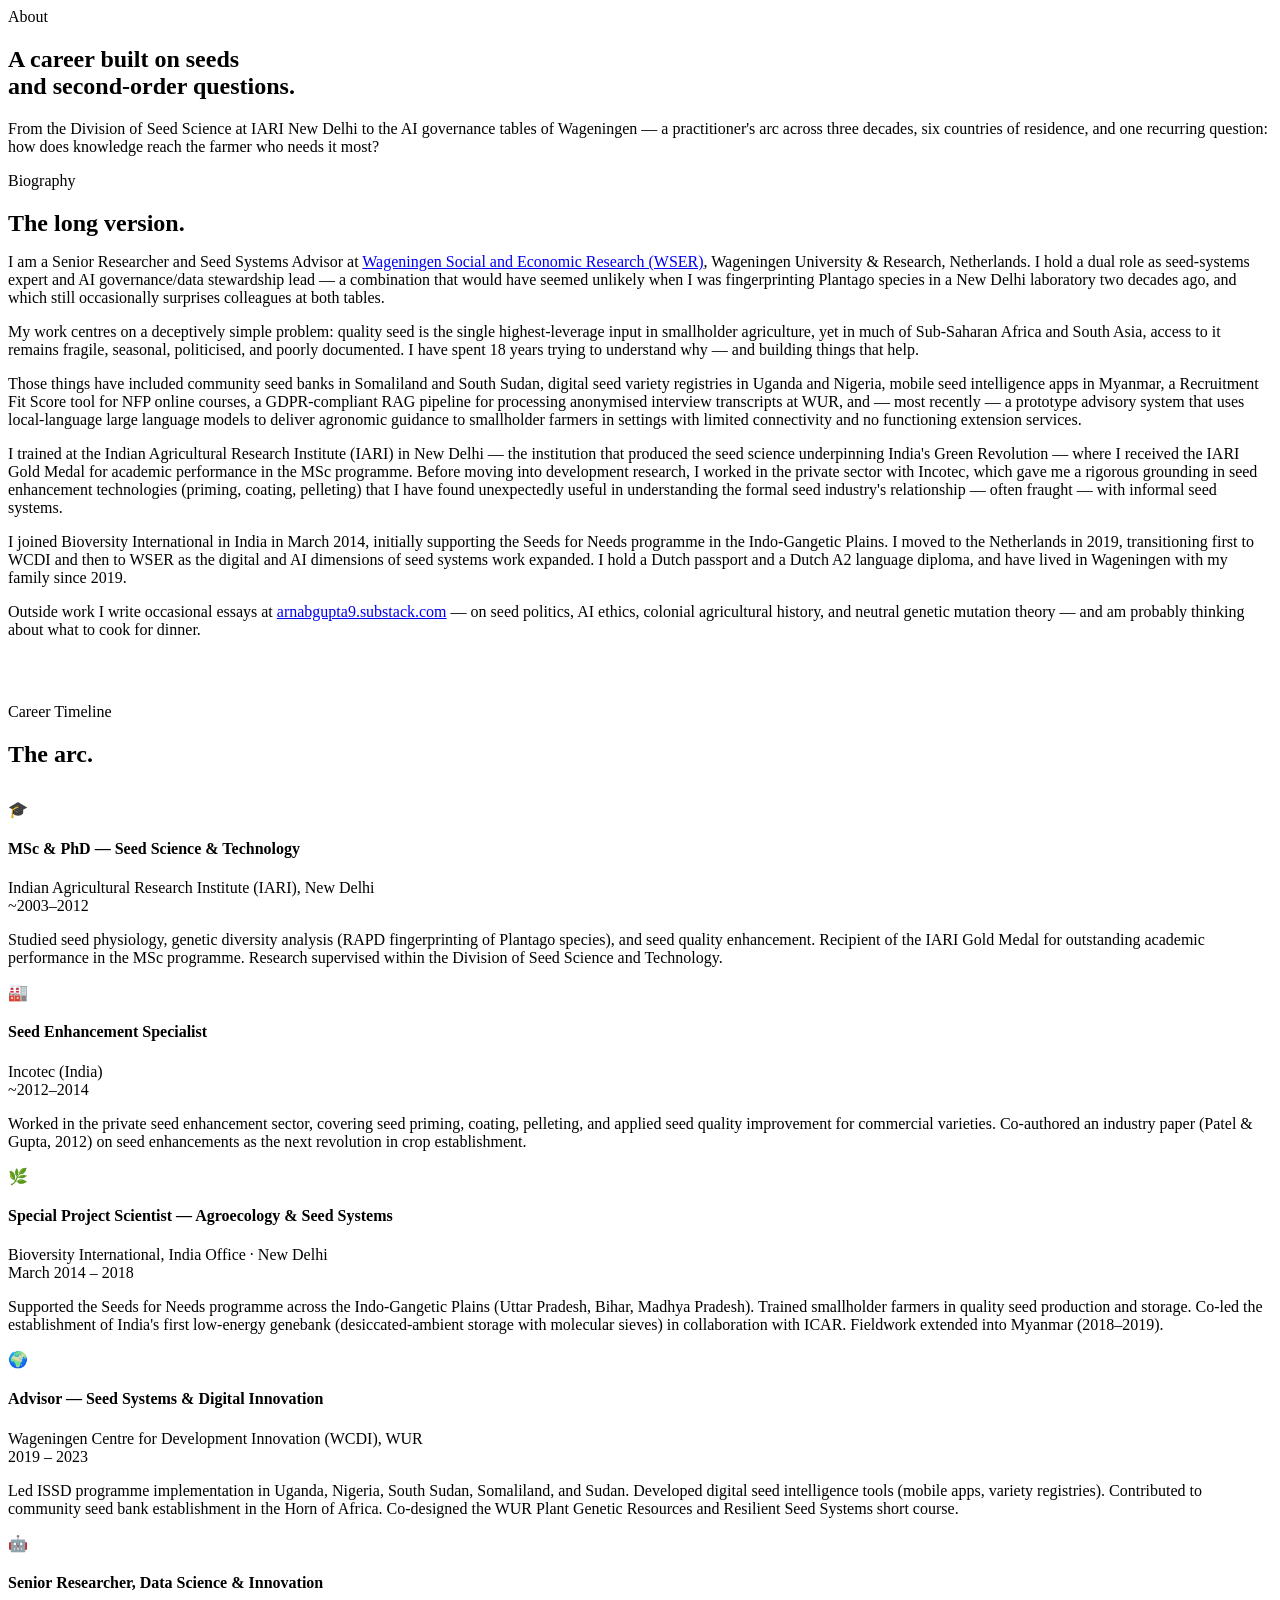
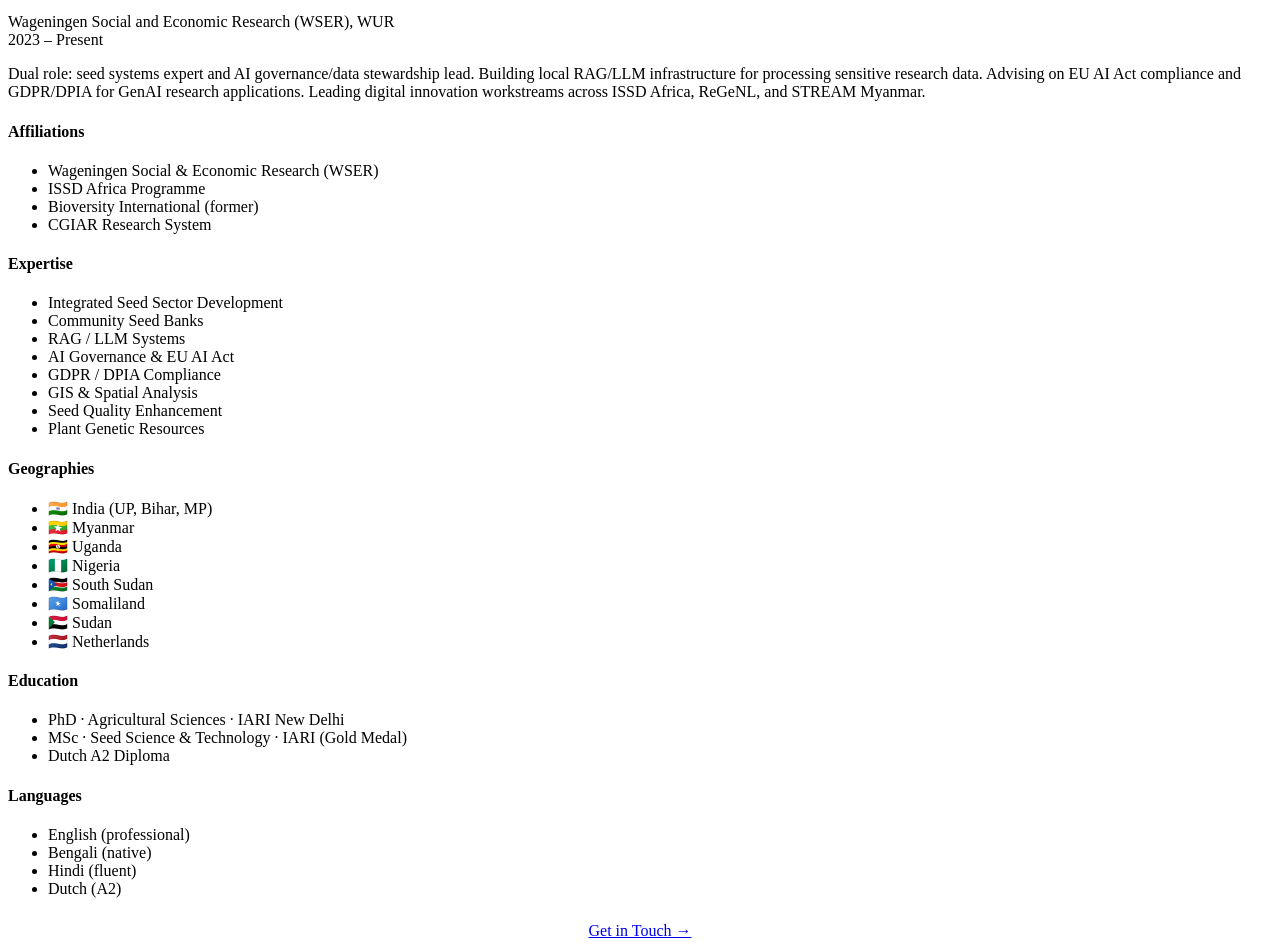
==== pages/about.html @ 877c6291 "Rename about.html to pages/about.html" ====
<!DOCTYPE html>
<html lang="en">
<head>
  <meta charset="UTF-8" />
  <meta name="viewport" content="width=device-width, initial-scale=1.0" />
  <title>About — Arnab Gupta</title>
  <meta name="description" content="Biography and career arc of Arnab Gupta — seed systems researcher and AI governance advisor at Wageningen University & Research." />
  <link rel="stylesheet" href="../css/style.css" />
</head>
<body>
  <div id="nav-placeholder"></div>

  <section class="page-hero">
    <div class="container">
      <span class="section-label">About</span>
      <h1>A career built on seeds<br>and second-order questions.</h1>
      <p>From the Division of Seed Science at IARI New Delhi to the AI governance tables of Wageningen — a practitioner's arc across three decades, six countries of residence, and one recurring question: how does knowledge reach the farmer who needs it most?</p>
    </div>
  </section>

  <section class="section">
    <div class="container">
      <div class="about-grid">

        <!-- MAIN CONTENT -->
        <div>
          <div class="prose fade-up">
            <span class="section-label">Biography</span>
            <h2 style="margin-bottom:1rem;">The long version.</h2>
            <div class="divider"></div>

            <p>I am a Senior Researcher and Seed Systems Advisor at <a href="https://www.wur.nl/en/persons/arnab-gupta" target="_blank">Wageningen Social and Economic Research (WSER)</a>, Wageningen University &amp; Research, Netherlands. I hold a dual role as seed-systems expert and AI governance/data stewardship lead — a combination that would have seemed unlikely when I was fingerprinting Plantago species in a New Delhi laboratory two decades ago, and which still occasionally surprises colleagues at both tables.</p>

            <p>My work centres on a deceptively simple problem: quality seed is the single highest-leverage input in smallholder agriculture, yet in much of Sub-Saharan Africa and South Asia, access to it remains fragile, seasonal, politicised, and poorly documented. I have spent 18 years trying to understand why — and building things that help.</p>

            <p>Those things have included community seed banks in Somaliland and South Sudan, digital seed variety registries in Uganda and Nigeria, mobile seed intelligence apps in Myanmar, a Recruitment Fit Score tool for NFP online courses, a GDPR-compliant RAG pipeline for processing anonymised interview transcripts at WUR, and — most recently — a prototype advisory system that uses local-language large language models to deliver agronomic guidance to smallholder farmers in settings with limited connectivity and no functioning extension services.</p>

            <p>I trained at the Indian Agricultural Research Institute (IARI) in New Delhi — the institution that produced the seed science underpinning India's Green Revolution — where I received the IARI Gold Medal for academic performance in the MSc programme. Before moving into development research, I worked in the private sector with Incotec, which gave me a rigorous grounding in seed enhancement technologies (priming, coating, pelleting) that I have found unexpectedly useful in understanding the formal seed industry's relationship — often fraught — with informal seed systems.</p>

            <p>I joined Bioversity International in India in March 2014, initially supporting the Seeds for Needs programme in the Indo-Gangetic Plains. I moved to the Netherlands in 2019, transitioning first to WCDI and then to WSER as the digital and AI dimensions of seed systems work expanded. I hold a Dutch passport and a Dutch A2 language diploma, and have lived in Wageningen with my family since 2019.</p>

            <p>Outside work I write occasional essays at <a href="https://arnabgupta9.substack.com" target="_blank">arnabgupta9.substack.com</a> — on seed politics, AI ethics, colonial agricultural history, and neutral genetic mutation theory — and am probably thinking about what to cook for dinner.</p>
          </div>

          <!-- TIMELINE -->
          <div style="margin-top:4rem;" class="fade-up">
            <span class="section-label">Career Timeline</span>
            <h2 style="margin-bottom:2rem;">The arc.</h2>

            <div class="timeline">
              <div class="timeline-item">
                <div class="timeline-dot">🎓</div>
                <div class="timeline-body">
                  <h4>MSc & PhD — Seed Science &amp; Technology</h4>
                  <div class="org">Indian Agricultural Research Institute (IARI), New Delhi</div>
                  <div class="period">~2003–2012</div>
                  <p>Studied seed physiology, genetic diversity analysis (RAPD fingerprinting of Plantago species), and seed quality enhancement. Recipient of the IARI Gold Medal for outstanding academic performance in the MSc programme. Research supervised within the Division of Seed Science and Technology.</p>
                </div>
              </div>

              <div class="timeline-item">
                <div class="timeline-dot">🏭</div>
                <div class="timeline-body">
                  <h4>Seed Enhancement Specialist</h4>
                  <div class="org">Incotec (India)</div>
                  <div class="period">~2012–2014</div>
                  <p>Worked in the private seed enhancement sector, covering seed priming, coating, pelleting, and applied seed quality improvement for commercial varieties. Co-authored an industry paper (Patel &amp; Gupta, 2012) on seed enhancements as the next revolution in crop establishment.</p>
                </div>
              </div>

              <div class="timeline-item">
                <div class="timeline-dot">🌿</div>
                <div class="timeline-body">
                  <h4>Special Project Scientist — Agroecology &amp; Seed Systems</h4>
                  <div class="org">Bioversity International, India Office · New Delhi</div>
                  <div class="period">March 2014 – 2018</div>
                  <p>Supported the Seeds for Needs programme across the Indo-Gangetic Plains (Uttar Pradesh, Bihar, Madhya Pradesh). Trained smallholder farmers in quality seed production and storage. Co-led the establishment of India's first low-energy genebank (desiccated-ambient storage with molecular sieves) in collaboration with ICAR. Fieldwork extended into Myanmar (2018–2019).</p>
                </div>
              </div>

              <div class="timeline-item">
                <div class="timeline-dot">🌍</div>
                <div class="timeline-body">
                  <h4>Advisor — Seed Systems &amp; Digital Innovation</h4>
                  <div class="org">Wageningen Centre for Development Innovation (WCDI), WUR</div>
                  <div class="period">2019 – 2023</div>
                  <p>Led ISSD programme implementation in Uganda, Nigeria, South Sudan, Somaliland, and Sudan. Developed digital seed intelligence tools (mobile apps, variety registries). Contributed to community seed bank establishment in the Horn of Africa. Co-designed the WUR Plant Genetic Resources and Resilient Seed Systems short course.</p>
                </div>
              </div>

              <div class="timeline-item">
                <div class="timeline-dot">🤖</div>
                <div class="timeline-body">
                  <h4>Senior Researcher, Data Science &amp; Innovation</h4>
                  <div class="org">Wageningen Social and Economic Research (WSER), WUR</div>
                  <div class="period">2023 – Present</div>
                  <p>Dual role: seed systems expert and AI governance/data stewardship lead. Building local RAG/LLM infrastructure for processing sensitive research data. Advising on EU AI Act compliance and GDPR/DPIA for GenAI research applications. Leading digital innovation workstreams across ISSD Africa, ReGeNL, and STREAM Myanmar.</p>
                </div>
              </div>
            </div>
          </div>
        </div>

        <!-- SIDEBAR -->
        <div class="fade-up">
          <div class="sidebar-card">
            <h4>Affiliations</h4>
            <ul class="sidebar-list">
              <li>Wageningen Social &amp; Economic Research (WSER)</li>
              <li>ISSD Africa Programme</li>
              <li>Bioversity International (former)</li>
              <li>CGIAR Research System</li>
            </ul>
          </div>

          <div class="sidebar-card">
            <h4>Expertise</h4>
            <ul class="sidebar-list">
              <li>Integrated Seed Sector Development</li>
              <li>Community Seed Banks</li>
              <li>RAG / LLM Systems</li>
              <li>AI Governance &amp; EU AI Act</li>
              <li>GDPR / DPIA Compliance</li>
              <li>GIS &amp; Spatial Analysis</li>
              <li>Seed Quality Enhancement</li>
              <li>Plant Genetic Resources</li>
            </ul>
          </div>

          <div class="sidebar-card">
            <h4>Geographies</h4>
            <ul class="sidebar-list">
              <li>🇮🇳 India (UP, Bihar, MP)</li>
              <li>🇲🇲 Myanmar</li>
              <li>🇺🇬 Uganda</li>
              <li>🇳🇬 Nigeria</li>
              <li>🇸🇸 South Sudan</li>
              <li>🇸🇴 Somaliland</li>
              <li>🇸🇩 Sudan</li>
              <li>🇳🇱 Netherlands</li>
            </ul>
          </div>

          <div class="sidebar-card">
            <h4>Education</h4>
            <ul class="sidebar-list">
              <li>PhD · Agricultural Sciences · IARI New Delhi</li>
              <li>MSc · Seed Science &amp; Technology · IARI (Gold Medal)</li>
              <li>Dutch A2 Diploma</li>
            </ul>
          </div>

          <div class="sidebar-card">
            <h4>Languages</h4>
            <ul class="sidebar-list">
              <li>English (professional)</li>
              <li>Bengali (native)</li>
              <li>Hindi (fluent)</li>
              <li>Dutch (A2)</li>
            </ul>
          </div>

          <div style="text-align:center;margin-top:1.5rem;">
            <a href="contact.html" class="btn btn-primary" style="width:100%;justify-content:center;">Get in Touch →</a>
          </div>
        </div>

      </div>
    </div>
  </section>

  <div id="footer-placeholder"></div>
  <script src="../js/components.js"></script>
  <script>
    // Fix relative paths in footer for inner pages
    document.addEventListener('DOMContentLoaded', () => {
      document.querySelectorAll('.footer-col a').forEach(a => {
        if (a.href.includes('../pages/')) return;
      });
    });
  </script>
  <script src="../js/main.js"></script>
</body>
</html>
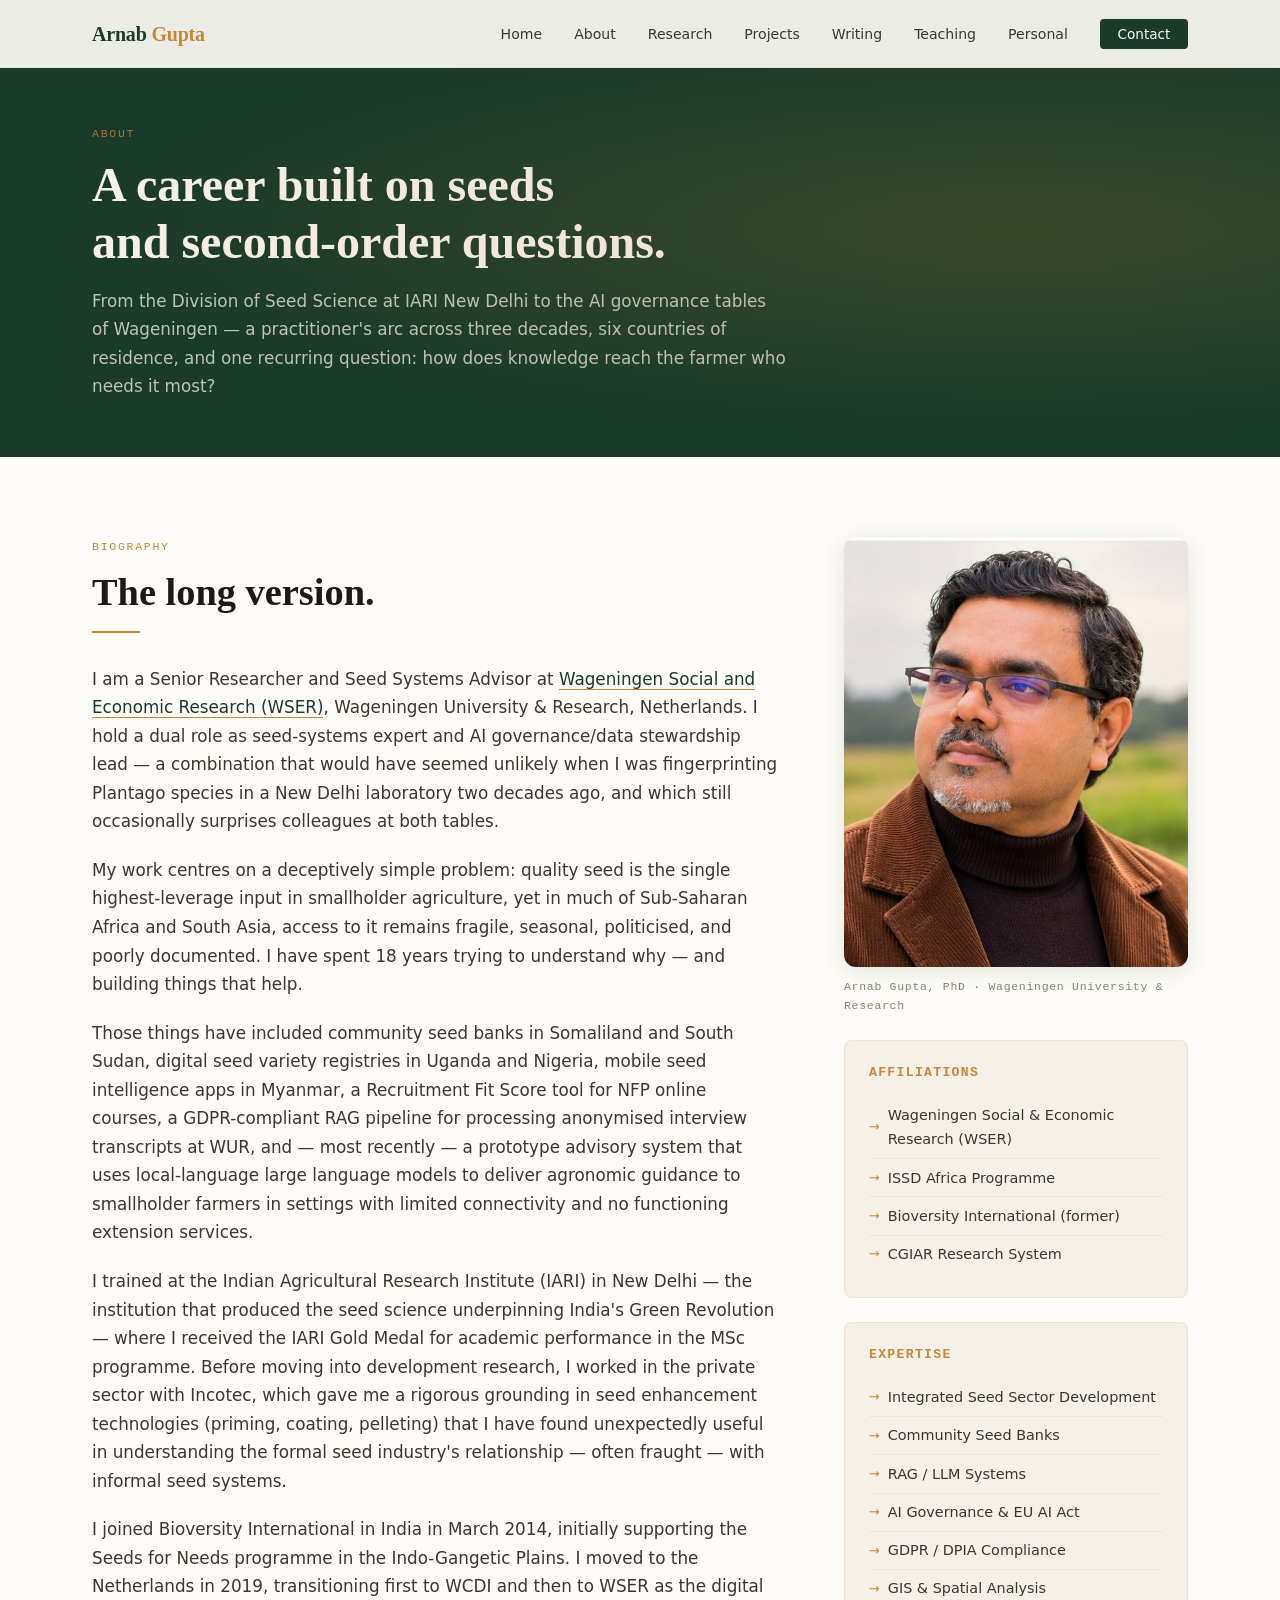
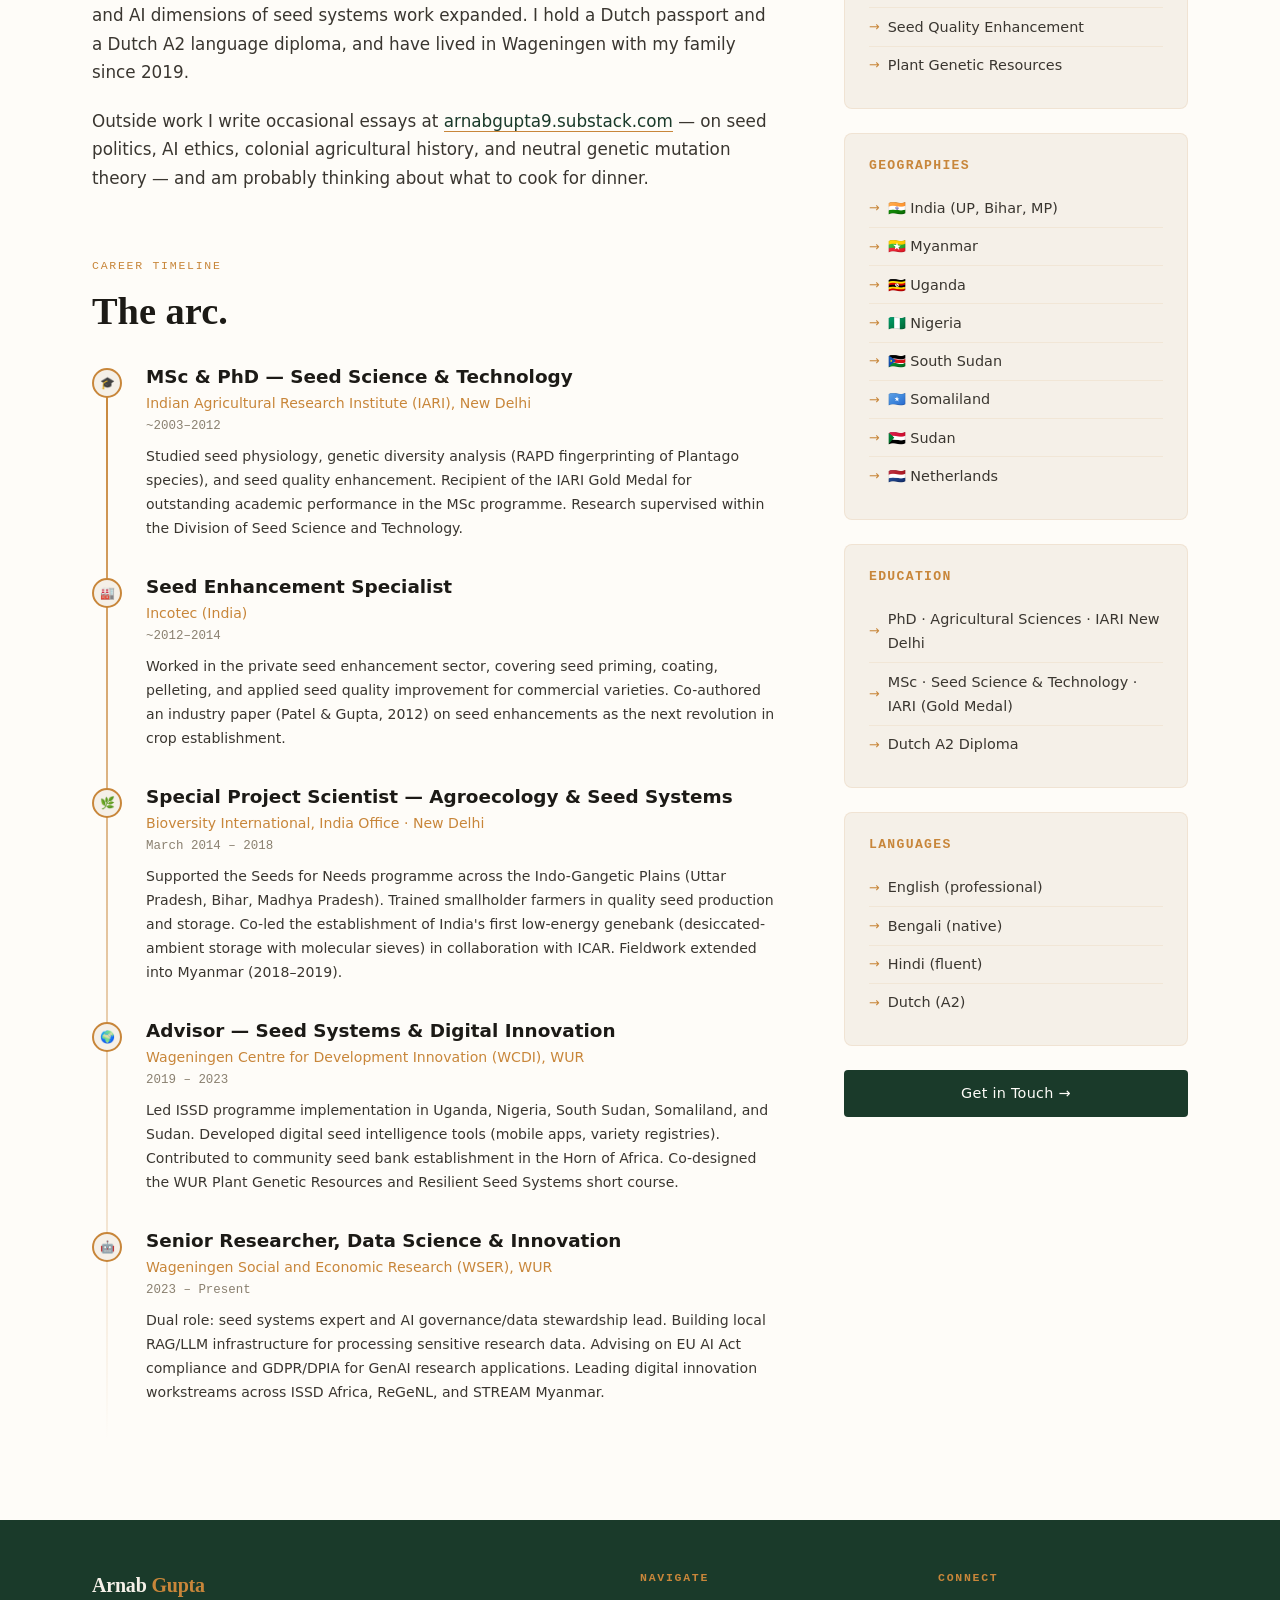
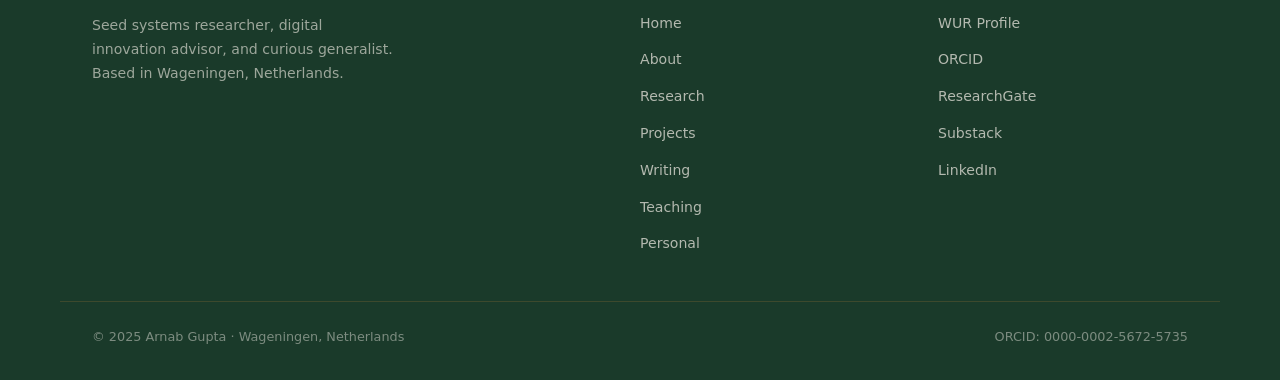
==== commit c2678ad8: "Add portrait photos to Home, About, Writing, Personal and Contact - Home: portrait replaces the "AG"" ====
--- a/pages/about.html
+++ b/pages/about.html
@@ -103,6 +103,10 @@
 
         <!-- SIDEBAR -->
         <div class="fade-up">
+          <figure class="about-portrait">
+            <img src="../assets/img/arnab-gupta-field.jpg" width="627" height="628" alt="Arnab Gupta outdoors, with farmland behind him" loading="lazy" />
+            <figcaption>Arnab Gupta, PhD · Wageningen University &amp; Research</figcaption>
+          </figure>
           <div class="sidebar-card">
             <h4>Affiliations</h4>
             <ul class="sidebar-list">
--- a/css/style.css
+++ b/css/style.css
@@ -0,0 +1,879 @@
+/* ============================================================
+   ARNAB GUPTA — Personal Professional Website
+   Design System & Global Styles
+   ============================================================ */
+
+@import url('https://fonts.googleapis.com/css2?family=Cormorant+Garamond:ital,wght@0,300;0,400;0,600;0,700;1,300;1,400&family=DM+Sans:wght@300;400;500;600&family=DM+Mono:wght@400;500&display=swap');
+
+/* ── CSS Variables ── */
+:root {
+  --forest:    #1a3a2a;
+  --forest-mid:#2e5942;
+  --forest-lt: #3d7a58;
+  --amber:     #c8863a;
+  --amber-lt:  #e8a85c;
+  --cream:     #f5f0e8;
+  --cream-dk:  #ede6d6;
+  --warm-gray: #8a8070;
+  --ink:       #1c1a16;
+  --ink-light: #3a3630;
+  --white:     #fefcf8;
+
+  --ff-serif: 'Cormorant Garamond', Georgia, serif;
+  --ff-sans:  'DM Sans', system-ui, sans-serif;
+  --ff-mono:  'DM Mono', monospace;
+
+  --nav-h: 68px;
+  --max-w: 1160px;
+  --radius: 4px;
+
+  --ease-out: cubic-bezier(0.16, 1, 0.3, 1);
+  --ease-in:  cubic-bezier(0.7, 0, 0.84, 0);
+}
+
+/* ── Reset & Base ── */
+*, *::before, *::after { box-sizing: border-box; margin: 0; padding: 0; }
+
+html { scroll-behavior: smooth; font-size: 16px; }
+
+body {
+  font-family: var(--ff-sans);
+  background: var(--white);
+  color: var(--ink);
+  line-height: 1.7;
+  -webkit-font-smoothing: antialiased;
+}
+
+img { display: block; max-width: 100%; }
+a  { color: inherit; text-decoration: none; }
+ul { list-style: none; }
+
+/* ── Typography ── */
+h1, h2, h3, h4 {
+  font-family: var(--ff-serif);
+  line-height: 1.2;
+  font-weight: 600;
+}
+
+h1 { font-size: clamp(2.4rem, 5vw, 4rem); }
+h2 { font-size: clamp(1.8rem, 3vw, 2.8rem); }
+h3 { font-size: clamp(1.3rem, 2vw, 1.7rem); font-weight: 400; }
+h4 { font-size: 1.15rem; font-weight: 600; font-family: var(--ff-sans); }
+
+p  { font-size: 1.05rem; color: var(--ink-light); max-width: 72ch; }
+small { font-size: 0.82rem; }
+
+/* ── Layout Utilities ── */
+.container { max-width: var(--max-w); margin: 0 auto; padding: 0 2rem; }
+.section    { padding: 5rem 0; }
+.section-sm { padding: 3rem 0; }
+.grid-2 { display: grid; grid-template-columns: 1fr 1fr; gap: 2.5rem; }
+.grid-3 { display: grid; grid-template-columns: repeat(3, 1fr); gap: 2rem; }
+
+/* ── Buttons ── */
+.btn {
+  display: inline-flex;
+  align-items: center;
+  gap: 0.5rem;
+  padding: 0.7rem 1.6rem;
+  border-radius: var(--radius);
+  font-family: var(--ff-sans);
+  font-size: 0.9rem;
+  font-weight: 500;
+  letter-spacing: 0.02em;
+  cursor: pointer;
+  border: none;
+  transition: all 0.2s var(--ease-out);
+}
+.btn-primary {
+  background: var(--forest);
+  color: var(--white);
+}
+.btn-primary:hover { background: var(--forest-mid); transform: translateY(-1px); }
+
+.btn-outline {
+  background: transparent;
+  color: var(--forest);
+  border: 1.5px solid var(--forest);
+}
+.btn-outline:hover { background: var(--forest); color: var(--white); }
+
+.btn-amber {
+  background: var(--amber);
+  color: var(--white);
+}
+.btn-amber:hover { background: var(--amber-lt); transform: translateY(-1px); }
+
+/* ── Tags / Chips ── */
+.tag {
+  display: inline-block;
+  padding: 0.25rem 0.75rem;
+  border-radius: 100px;
+  font-size: 0.78rem;
+  font-weight: 500;
+  letter-spacing: 0.03em;
+  font-family: var(--ff-sans);
+}
+.tag-green  { background: #d4ede1; color: var(--forest); }
+.tag-amber  { background: #f5e0c8; color: #7a4a12; }
+.tag-gray   { background: var(--cream-dk); color: var(--warm-gray); }
+.tag-dark   { background: var(--forest); color: var(--cream); }
+
+/* ── Section Labels ── */
+.section-label {
+  font-family: var(--ff-mono);
+  font-size: 0.72rem;
+  letter-spacing: 0.15em;
+  text-transform: uppercase;
+  color: var(--amber);
+  display: block;
+  margin-bottom: 0.75rem;
+}
+
+/* ── Dividers ── */
+.divider {
+  width: 48px;
+  height: 2px;
+  background: var(--amber);
+  margin: 1rem 0 2rem;
+}
+
+/* ============================================================
+   NAVIGATION
+   ============================================================ */
+.nav {
+  position: fixed;
+  top: 0; left: 0; right: 0;
+  height: var(--nav-h);
+  z-index: 100;
+  background: rgba(254, 252, 248, 0.92);
+  backdrop-filter: blur(12px);
+  -webkit-backdrop-filter: blur(12px);
+  border-bottom: 1px solid rgba(200, 134, 58, 0.15);
+  transition: box-shadow 0.3s;
+}
+.nav.scrolled { box-shadow: 0 2px 20px rgba(26, 58, 42, 0.08); }
+
+.nav-inner {
+  max-width: var(--max-w);
+  margin: 0 auto;
+  padding: 0 2rem;
+  height: 100%;
+  display: flex;
+  align-items: center;
+  justify-content: space-between;
+}
+
+.nav-logo {
+  font-family: var(--ff-serif);
+  font-size: 1.25rem;
+  font-weight: 600;
+  color: var(--forest);
+  letter-spacing: -0.01em;
+}
+.nav-logo span { color: var(--amber); }
+
+.nav-links {
+  display: flex;
+  align-items: center;
+  gap: 2rem;
+}
+.nav-links a {
+  font-size: 0.88rem;
+  font-weight: 500;
+  color: var(--ink-light);
+  transition: color 0.2s;
+  position: relative;
+}
+.nav-links a::after {
+  content: '';
+  position: absolute;
+  bottom: -3px; left: 0; right: 0;
+  height: 1.5px;
+  background: var(--amber);
+  transform: scaleX(0);
+  transition: transform 0.2s var(--ease-out);
+  transform-origin: left;
+}
+.nav-links a:hover, .nav-links a.active { color: var(--forest); }
+.nav-links a:hover::after, .nav-links a.active::after { transform: scaleX(1); }
+
+.nav-cta {
+  font-size: 0.85rem !important;
+  padding: 0.45rem 1.1rem;
+  background: var(--forest);
+  color: var(--white) !important;
+  border-radius: var(--radius);
+  transition: background 0.2s !important;
+}
+.nav-cta:hover { background: var(--forest-mid) !important; }
+.nav-cta::after { display: none !important; }
+
+.nav-hamburger {
+  display: none;
+  flex-direction: column;
+  gap: 5px;
+  cursor: pointer;
+  padding: 4px;
+}
+.nav-hamburger span {
+  display: block;
+  width: 24px;
+  height: 2px;
+  background: var(--forest);
+  transition: all 0.3s;
+}
+
+/* ============================================================
+   HERO — index.html
+   ============================================================ */
+.hero {
+  min-height: 100vh;
+  display: flex;
+  align-items: center;
+  padding-top: var(--nav-h);
+  background: var(--cream);
+  position: relative;
+  overflow: hidden;
+}
+
+.hero::before {
+  content: '';
+  position: absolute;
+  top: -10%;
+  right: -5%;
+  width: 55%;
+  height: 120%;
+  background: radial-gradient(ellipse at 70% 40%, rgba(61,122,88,0.12) 0%, transparent 70%);
+  pointer-events: none;
+}
+
+.hero::after {
+  content: '';
+  position: absolute;
+  bottom: 0; left: 0; right: 0;
+  height: 1px;
+  background: linear-gradient(90deg, transparent, var(--amber), transparent);
+}
+
+.hero-content {
+  display: grid;
+  grid-template-columns: 1fr 420px;
+  gap: 4rem;
+  align-items: center;
+  max-width: var(--max-w);
+  margin: 0 auto;
+  padding: 0 2rem;
+  width: 100%;
+}
+
+.hero-eyebrow {
+  font-family: var(--ff-mono);
+  font-size: 0.78rem;
+  letter-spacing: 0.18em;
+  text-transform: uppercase;
+  color: var(--amber);
+  margin-bottom: 1.2rem;
+  display: flex;
+  align-items: center;
+  gap: 0.75rem;
+}
+.hero-eyebrow::before {
+  content: '';
+  display: inline-block;
+  width: 32px;
+  height: 1.5px;
+  background: var(--amber);
+}
+
+.hero-title {
+  font-size: clamp(2.8rem, 5.5vw, 4.5rem);
+  line-height: 1.08;
+  color: var(--forest);
+  margin-bottom: 1.5rem;
+}
+.hero-title em {
+  font-style: italic;
+  color: var(--amber);
+}
+
+.hero-tagline {
+  font-size: 1.15rem;
+  color: var(--ink-light);
+  max-width: 58ch;
+  margin-bottom: 2rem;
+  line-height: 1.75;
+}
+
+.hero-meta {
+  display: flex;
+  flex-wrap: wrap;
+  gap: 0.75rem;
+  margin-bottom: 2.5rem;
+}
+
+.hero-actions { display: flex; gap: 1rem; flex-wrap: wrap; }
+
+.hero-card {
+  background: var(--white);
+  border-radius: 12px;
+  padding: 2rem;
+  box-shadow: 0 4px 30px rgba(26,58,42,0.1), 0 1px 4px rgba(26,58,42,0.06);
+  border: 1px solid rgba(200,134,58,0.12);
+  position: relative;
+  overflow: hidden;
+}
+.hero-card::before {
+  content: '';
+  position: absolute;
+  top: 0; left: 0; right: 0;
+  height: 3px;
+  background: linear-gradient(90deg, var(--forest), var(--amber));
+}
+
+.hero-avatar {
+  width: 100px;
+  height: 100px;
+  border-radius: 50%;
+  background: linear-gradient(135deg, var(--forest-lt), var(--amber));
+  display: flex;
+  align-items: center;
+  justify-content: center;
+  font-family: var(--ff-serif);
+  font-size: 2.5rem;
+  color: var(--white);
+  margin-bottom: 1.2rem;
+  font-weight: 700;
+}
+
+.hero-card h3 {
+  font-size: 1.2rem;
+  margin-bottom: 0.3rem;
+  color: var(--forest);
+}
+.hero-card .role { font-size: 0.88rem; color: var(--warm-gray); margin-bottom: 1.2rem; max-width: 100%; }
+
+.stat-row {
+  display: grid;
+  grid-template-columns: 1fr 1fr;
+  gap: 1rem;
+  margin-top: 1.2rem;
+  padding-top: 1.2rem;
+  border-top: 1px solid var(--cream-dk);
+}
+.stat { text-align: center; }
+.stat strong {
+  display: block;
+  font-family: var(--ff-serif);
+  font-size: 1.8rem;
+  color: var(--forest);
+  line-height: 1;
+}
+.stat span { font-size: 0.75rem; color: var(--warm-gray); }
+
+/* ── Scroll indicator ── */
+.scroll-hint {
+  position: absolute;
+  bottom: 2rem;
+  left: 50%;
+  transform: translateX(-50%);
+  display: flex;
+  flex-direction: column;
+  align-items: center;
+  gap: 0.4rem;
+  font-size: 0.72rem;
+  letter-spacing: 0.12em;
+  text-transform: uppercase;
+  color: var(--warm-gray);
+}
+.scroll-arrow {
+  width: 20px; height: 20px;
+  border-right: 1.5px solid var(--warm-gray);
+  border-bottom: 1.5px solid var(--warm-gray);
+  transform: rotate(45deg);
+  animation: bounce 1.8s ease-in-out infinite;
+}
+@keyframes bounce {
+  0%, 100% { transform: rotate(45deg) translateY(0); opacity: 1; }
+  50% { transform: rotate(45deg) translateY(5px); opacity: 0.5; }
+}
+
+/* ============================================================
+   HIGHLIGHTS — Home page strips
+   ============================================================ */
+.highlights {
+  padding: 5rem 0;
+  background: var(--white);
+}
+
+.highlight-card {
+  background: var(--cream);
+  border-radius: 8px;
+  padding: 1.8rem;
+  border: 1px solid rgba(200,134,58,0.1);
+  transition: transform 0.25s var(--ease-out), box-shadow 0.25s;
+  position: relative;
+  overflow: hidden;
+}
+.highlight-card::after {
+  content: '';
+  position: absolute;
+  bottom: 0; left: 0; right: 0;
+  height: 2px;
+  background: linear-gradient(90deg, var(--forest), var(--amber));
+  transform: scaleX(0);
+  transition: transform 0.3s var(--ease-out);
+  transform-origin: left;
+}
+.highlight-card:hover { transform: translateY(-4px); box-shadow: 0 8px 32px rgba(26,58,42,0.12); }
+.highlight-card:hover::after { transform: scaleX(1); }
+
+.highlight-icon {
+  font-size: 1.8rem;
+  margin-bottom: 1rem;
+}
+.highlight-card h4 { margin-bottom: 0.5rem; color: var(--forest); }
+.highlight-card p  { font-size: 0.92rem; }
+
+/* ============================================================
+   PAGE HERO (inner pages)
+   ============================================================ */
+.page-hero {
+  background: var(--forest);
+  padding: calc(var(--nav-h) + 3.5rem) 0 3.5rem;
+  position: relative;
+  overflow: hidden;
+}
+.page-hero::before {
+  content: '';
+  position: absolute;
+  inset: 0;
+  background: radial-gradient(ellipse at 80% 50%, rgba(200,134,58,0.18) 0%, transparent 65%);
+}
+.page-hero .section-label { color: rgba(200,134,58,0.8); }
+.page-hero h1 { color: var(--cream); font-size: clamp(2rem, 4vw, 3rem); }
+.page-hero p  { color: rgba(245,240,232,0.75); max-width: 65ch; margin-top: 1rem; }
+
+/* ============================================================
+   ABOUT PAGE
+   ============================================================ */
+.about-grid {
+  display: grid;
+  grid-template-columns: 2fr 1fr;
+  gap: 4rem;
+  align-items: start;
+}
+
+.prose p { margin-bottom: 1.25rem; }
+.prose p:last-child { margin-bottom: 0; }
+.prose a { color: var(--forest); border-bottom: 1px solid var(--amber); transition: color 0.2s; }
+.prose a:hover { color: var(--amber); }
+
+.timeline { position: relative; }
+.timeline::before {
+  content: '';
+  position: absolute;
+  left: 14px; top: 6px; bottom: 0;
+  width: 1.5px;
+  background: linear-gradient(to bottom, var(--amber), transparent);
+}
+.timeline-item {
+  display: flex;
+  gap: 1.5rem;
+  padding-bottom: 2.2rem;
+  position: relative;
+}
+.timeline-dot {
+  flex-shrink: 0;
+  width: 30px;
+  height: 30px;
+  border-radius: 50%;
+  background: var(--cream);
+  border: 2px solid var(--amber);
+  display: flex;
+  align-items: center;
+  justify-content: center;
+  font-size: 0.75rem;
+  z-index: 1;
+  margin-top: 2px;
+}
+.timeline-body { flex: 1; }
+.timeline-body h4 { margin-bottom: 0.25rem; }
+.timeline-body .org { font-size: 0.88rem; color: var(--amber); font-weight: 500; }
+.timeline-body .period { font-size: 0.78rem; color: var(--warm-gray); margin-bottom: 0.5rem; font-family: var(--ff-mono); }
+.timeline-body p { font-size: 0.88rem; }
+
+.sidebar-card {
+  background: var(--cream);
+  border-radius: 8px;
+  padding: 1.5rem;
+  margin-bottom: 1.5rem;
+  border: 1px solid rgba(200,134,58,0.12);
+}
+.sidebar-card h4 {
+  font-size: 0.82rem;
+  text-transform: uppercase;
+  letter-spacing: 0.1em;
+  color: var(--amber);
+  font-family: var(--ff-mono);
+  margin-bottom: 1rem;
+}
+.sidebar-list li {
+  font-size: 0.9rem;
+  color: var(--ink-light);
+  padding: 0.4rem 0;
+  border-bottom: 1px solid rgba(200,134,58,0.1);
+  display: flex;
+  align-items: center;
+  gap: 0.5rem;
+}
+.sidebar-list li:last-child { border-bottom: none; }
+.sidebar-list li::before { content: '→'; color: var(--amber); font-size: 0.8rem; }
+
+/* ============================================================
+   RESEARCH PAGE
+   ============================================================ */
+.pub-list { display: flex; flex-direction: column; gap: 1.5rem; }
+
+.pub-item {
+  display: grid;
+  grid-template-columns: 80px 1fr;
+  gap: 1.5rem;
+  padding: 1.5rem;
+  background: var(--cream);
+  border-radius: 8px;
+  border: 1px solid transparent;
+  transition: border-color 0.2s, box-shadow 0.2s;
+}
+.pub-item:hover {
+  border-color: rgba(200,134,58,0.25);
+  box-shadow: 0 4px 20px rgba(26,58,42,0.07);
+}
+
+.pub-year {
+  font-family: var(--ff-serif);
+  font-size: 2rem;
+  font-weight: 600;
+  color: var(--amber);
+  line-height: 1;
+  padding-top: 0.2rem;
+}
+
+.pub-body h4 { margin-bottom: 0.35rem; font-size: 1rem; line-height: 1.4; }
+.pub-body h4 a { color: var(--forest); border-bottom: 1px dashed var(--amber); transition: border-style 0.2s; }
+.pub-body h4 a:hover { border-style: solid; }
+.pub-authors { font-size: 0.82rem; color: var(--warm-gray); margin-bottom: 0.4rem; }
+.pub-journal { font-size: 0.85rem; font-style: italic; color: var(--ink-light); margin-bottom: 0.6rem; }
+.pub-tags { display: flex; flex-wrap: wrap; gap: 0.4rem; }
+
+/* ============================================================
+   PROJECTS PAGE
+   ============================================================ */
+.project-card {
+  background: var(--white);
+  border: 1px solid var(--cream-dk);
+  border-radius: 10px;
+  overflow: hidden;
+  transition: transform 0.25s var(--ease-out), box-shadow 0.25s;
+}
+.project-card:hover {
+  transform: translateY(-5px);
+  box-shadow: 0 12px 40px rgba(26,58,42,0.13);
+}
+.project-thumb {
+  height: 140px;
+  display: flex;
+  align-items: center;
+  justify-content: center;
+  font-size: 3rem;
+}
+.project-body { padding: 1.4rem; }
+.project-body h4 { margin-bottom: 0.5rem; }
+.project-body p { font-size: 0.88rem; margin-bottom: 1rem; }
+.project-links { display: flex; gap: 0.5rem; flex-wrap: wrap; }
+
+/* ============================================================
+   WRITING PAGE
+   ============================================================ */
+.writing-card {
+  display: grid;
+  grid-template-columns: 1fr auto;
+  align-items: start;
+  gap: 1.5rem;
+  padding: 1.8rem;
+  border-bottom: 1px solid var(--cream-dk);
+  transition: background 0.2s;
+}
+.writing-card:hover { background: var(--cream); }
+.writing-card:last-child { border-bottom: none; }
+.writing-date {
+  font-family: var(--ff-mono);
+  font-size: 0.78rem;
+  color: var(--warm-gray);
+  white-space: nowrap;
+  padding-top: 0.4rem;
+}
+.writing-card h4 { margin-bottom: 0.4rem; }
+.writing-card h4 a { color: var(--forest); }
+.writing-card h4 a:hover { color: var(--amber); }
+.writing-card p { font-size: 0.9rem; }
+
+/* ============================================================
+   PERSONAL PAGE
+   ============================================================ */
+.interest-block {
+  display: grid;
+  grid-template-columns: 80px 1fr;
+  gap: 1.5rem;
+  padding: 2rem 0;
+  border-bottom: 1px solid var(--cream-dk);
+}
+.interest-block:last-child { border-bottom: none; }
+.interest-icon {
+  width: 70px;
+  height: 70px;
+  border-radius: 12px;
+  display: flex;
+  align-items: center;
+  justify-content: center;
+  font-size: 2rem;
+  flex-shrink: 0;
+}
+.bg-green  { background: #d4ede1; }
+.bg-amber  { background: #f5e0c8; }
+.bg-blue   { background: #d0e4f5; }
+.bg-purple { background: #e0d4f5; }
+.bg-red    { background: #f5d4d4; }
+
+.interest-block h3 { margin-bottom: 0.5rem; font-size: 1.3rem; }
+.interest-block p  { margin-bottom: 0; }
+
+.map-strip {
+  background: var(--forest);
+  padding: 3rem 0;
+  text-align: center;
+  color: var(--cream);
+}
+.map-strip h2 { color: var(--cream); margin-bottom: 0.5rem; }
+.map-strip p  { color: rgba(245,240,232,0.7); margin: 0 auto 1.5rem; }
+.countries-grid {
+  display: flex;
+  flex-wrap: wrap;
+  gap: 0.5rem;
+  justify-content: center;
+  max-width: 800px;
+  margin: 0 auto;
+}
+
+/* ============================================================
+   CONTACT PAGE
+   ============================================================ */
+.contact-grid {
+  display: grid;
+  grid-template-columns: 1fr 1fr;
+  gap: 3rem;
+}
+.contact-method {
+  display: flex;
+  align-items: flex-start;
+  gap: 1rem;
+  padding: 1.5rem;
+  background: var(--cream);
+  border-radius: 8px;
+  margin-bottom: 1rem;
+  transition: transform 0.2s;
+}
+.contact-method:hover { transform: translateX(4px); }
+.contact-icon {
+  width: 44px; height: 44px;
+  border-radius: 8px;
+  background: var(--forest);
+  color: var(--white);
+  display: flex;
+  align-items: center;
+  justify-content: center;
+  font-size: 1.1rem;
+  flex-shrink: 0;
+}
+.contact-method h4 { font-size: 0.82rem; text-transform: uppercase; letter-spacing: 0.08em; color: var(--warm-gray); margin-bottom: 0.2rem; }
+.contact-method a, .contact-method p { font-size: 0.95rem; color: var(--forest); }
+
+/* ============================================================
+   FOOTER
+   ============================================================ */
+.footer {
+  background: var(--forest);
+  color: var(--cream);
+  padding: 3rem 0 2rem;
+}
+.footer-inner {
+  max-width: var(--max-w);
+  margin: 0 auto;
+  padding: 0 2rem;
+  display: grid;
+  grid-template-columns: 2fr 1fr 1fr;
+  gap: 3rem;
+  margin-bottom: 2.5rem;
+}
+.footer-brand .nav-logo { color: var(--cream); }
+.footer-brand .nav-logo span { color: var(--amber); }
+.footer-brand p { font-size: 0.88rem; color: rgba(245,240,232,0.6); margin-top: 0.75rem; max-width: 34ch; }
+.footer-col h5 {
+  font-family: var(--ff-mono);
+  font-size: 0.72rem;
+  letter-spacing: 0.15em;
+  text-transform: uppercase;
+  color: var(--amber);
+  margin-bottom: 1rem;
+}
+.footer-col ul li { padding: 0.3rem 0; }
+.footer-col ul li a { font-size: 0.88rem; color: rgba(245,240,232,0.7); transition: color 0.2s; }
+.footer-col ul li a:hover { color: var(--amber); }
+.footer-bottom {
+  border-top: 1px solid rgba(200,134,58,0.2);
+  padding-top: 1.5rem;
+  max-width: var(--max-w);
+  margin: 0 auto;
+  padding-left: 2rem;
+  padding-right: 2rem;
+  display: flex;
+  justify-content: space-between;
+  align-items: center;
+  font-size: 0.8rem;
+  color: rgba(245,240,232,0.45);
+}
+
+/* ============================================================
+   ANIMATIONS
+   ============================================================ */
+.fade-up {
+  opacity: 0;
+  transform: translateY(30px);
+  transition: opacity 0.7s var(--ease-out), transform 0.7s var(--ease-out);
+}
+.fade-up.visible { opacity: 1; transform: translateY(0); }
+
+/* ============================================================
+   RESPONSIVE
+   ============================================================ */
+@media (max-width: 900px) {
+  .hero-content { grid-template-columns: 1fr; }
+  .hero-card { max-width: 380px; }
+  .about-grid { grid-template-columns: 1fr; }
+  .grid-2 { grid-template-columns: 1fr; }
+  .grid-3 { grid-template-columns: 1fr 1fr; }
+  .contact-grid { grid-template-columns: 1fr; }
+  .footer-inner { grid-template-columns: 1fr 1fr; }
+}
+
+@media (max-width: 640px) {
+  :root { --nav-h: 60px; }
+  .grid-3 { grid-template-columns: 1fr; }
+  .pub-item { grid-template-columns: 1fr; }
+  .pub-year { font-size: 1.2rem; }
+  .writing-card { grid-template-columns: 1fr; }
+  .interest-block { grid-template-columns: 1fr; }
+  .nav-links { display: none; }
+  .nav-hamburger { display: flex; }
+  .nav-links.open {
+    display: flex;
+    flex-direction: column;
+    position: fixed;
+    top: var(--nav-h);
+    left: 0; right: 0;
+    background: var(--white);
+    padding: 1.5rem 2rem;
+    gap: 1.2rem;
+    box-shadow: 0 8px 30px rgba(0,0,0,0.1);
+    border-bottom: 1px solid var(--cream-dk);
+    z-index: 99;
+  }
+  .footer-inner { grid-template-columns: 1fr; gap: 2rem; }
+  .footer-bottom { flex-direction: column; gap: 0.5rem; text-align: center; }
+}
+
+/* ============================================================
+   PORTRAITS
+   ============================================================ */
+.hero-photo {
+  width: 128px;
+  height: 128px;
+  object-fit: cover;
+  object-position: center 30%;
+  padding: 0;
+  border: 3px solid var(--white);
+  box-shadow: 0 0 0 2px var(--amber), 0 6px 18px rgba(26,58,42,0.18);
+}
+
+.about-portrait { margin: 0 0 1.5rem; }
+.about-portrait img {
+  width: 100%;
+  height: auto;
+  aspect-ratio: 4 / 5;
+  object-fit: cover;
+  object-position: 40% center;
+  border-radius: 12px;
+  box-shadow: 0 4px 24px rgba(26,58,42,0.12);
+}
+.about-portrait figcaption {
+  font-family: var(--ff-mono);
+  font-size: 0.72rem;
+  letter-spacing: 0.06em;
+  color: var(--warm-gray);
+  margin-top: 0.6rem;
+}
+
+.page-hero-grid {
+  position: relative;
+  display: grid;
+  grid-template-columns: 1fr 240px;
+  gap: 3.5rem;
+  align-items: center;
+}
+.page-hero-photo { margin: 0; }
+.page-hero-photo img {
+  width: 100%;
+  height: auto;
+  aspect-ratio: 1;
+  object-fit: cover;
+  border-radius: 12px;
+  border: 2px solid rgba(200,134,58,0.55);
+  box-shadow: 0 10px 40px rgba(0,0,0,0.25);
+}
+.page-hero-photo figcaption {
+  font-family: var(--ff-mono);
+  font-size: 0.7rem;
+  letter-spacing: 0.06em;
+  color: rgba(245,240,232,0.6);
+  margin-top: 0.6rem;
+  text-align: center;
+}
+
+.headshot-card {
+  display: grid;
+  grid-template-columns: 112px 1fr;
+  gap: 1.25rem;
+  align-items: center;
+  background: var(--white);
+  border: 1px solid rgba(200,134,58,0.18);
+  border-radius: 10px;
+  padding: 1.25rem;
+}
+.headshot-card img {
+  width: 112px;
+  height: 112px;
+  object-fit: cover;
+  border-radius: 8px;
+}
+.headshot-card h4 { margin-bottom: 0.3rem; color: var(--forest); }
+.headshot-card p { font-size: 0.88rem; color: var(--ink-light); margin-bottom: 0.75rem; }
+.headshot-card .btn { font-size: 0.8rem; padding: 0.5rem 1rem; }
+
+@media (max-width: 900px) {
+  .page-hero-grid { grid-template-columns: 1fr; gap: 2rem; }
+  .page-hero-photo { max-width: 160px; }
+  .about-portrait { max-width: 320px; }
+}
+@media (max-width: 480px) {
+  .headshot-card { grid-template-columns: 1fr; }
+}
